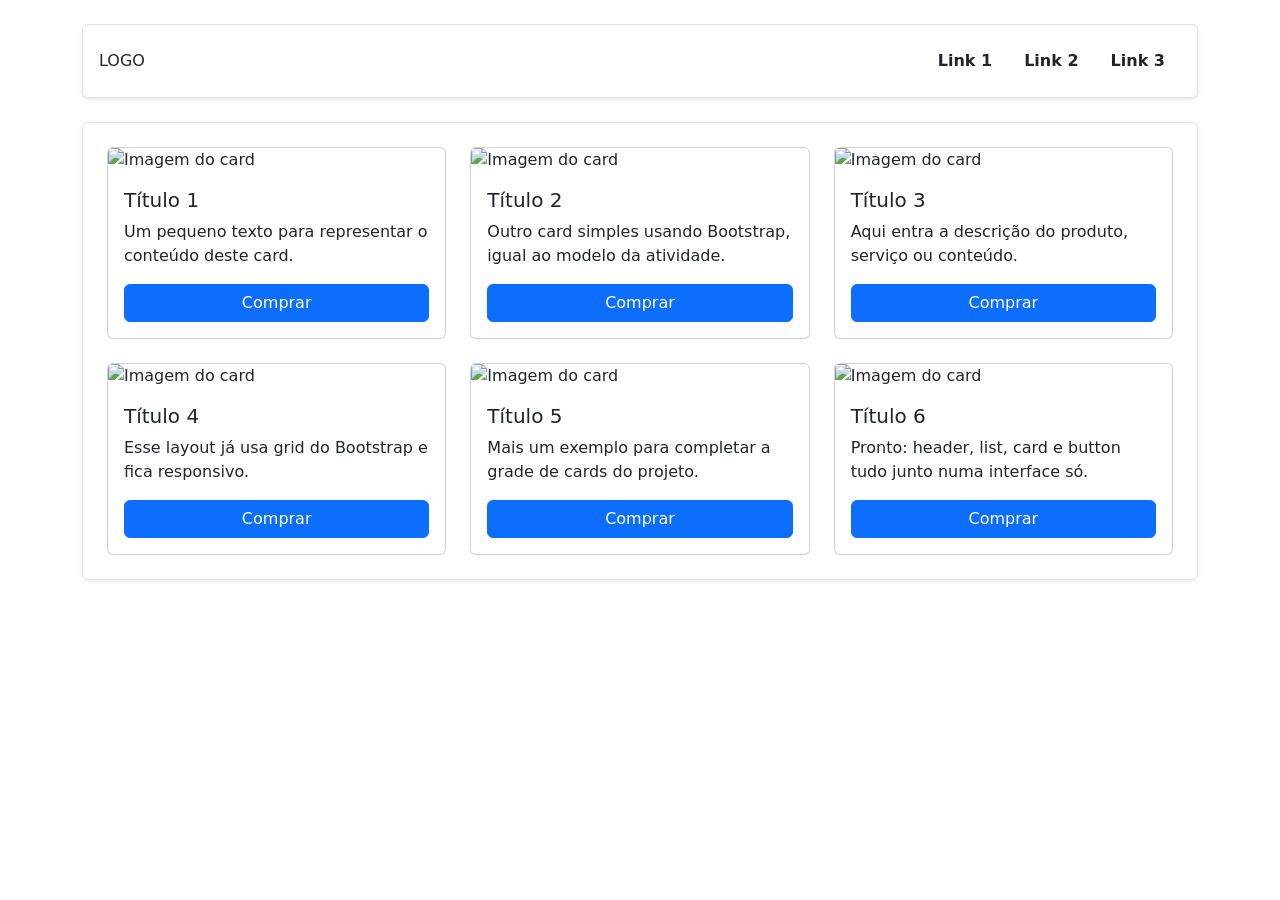
==== src/blogmusical/index.html @ af02ea08 "Add files via upload" ====
<!DOCTYPE html>
<html lang="pt-BR">
<head>
  <meta charset="UTF-8">
  <meta name="viewport" content="width=device-width, initial-scale=1.0">
  <title>Mini Projeto Bootstrap</title>
  <link rel="stylesheet" href="https://cdn.jsdelivr.net/npm/bootstrap@5.3.3/dist/css/bootstrap.min.css">
  <link rel="stylesheet" href="style.css">
</head>
<body>

  <div class="container py-4">

    <!-- Header -->
    <header class="bg-white shadow-sm rounded p-3 mb-4 border">
      <div class="d-flex justify-content-between align-items-center flex-wrap gap-3">
        <div class="logo-box">LOGO</div>

        <!-- List -->
        <ul class="nav">
          <li class="nav-item">
            <a class="nav-link text-dark fw-semibold" href="#">Link 1</a>
          </li>
          <li class="nav-item">
            <a class="nav-link text-dark fw-semibold" href="#">Link 2</a>
          </li>
          <li class="nav-item">
            <a class="nav-link text-dark fw-semibold" href="#">Link 3</a>
          </li>
        </ul>
      </div>
    </header>

    <!-- Área dos Cards -->
    <main class="bg-white shadow-sm rounded p-4 border">
      <div class="row g-4">

        <!-- Card 1 -->
        <div class="col-md-6 col-lg-4">
          <div class="card h-100 custom-card">
            <img src="https://picsum.photos/300/180?random=1" class="card-img-top" alt="Imagem do card">
            <div class="card-body">
              <h5 class="card-title">Título 1</h5>
              <p class="card-text">Um pequeno texto para representar o conteúdo deste card.</p>
              <button class="btn btn-primary w-100">Comprar</button>
            </div>
          </div>
        </div>

        <!-- Card 2 -->
        <div class="col-md-6 col-lg-4">
          <div class="card h-100 custom-card">
            <img src="https://picsum.photos/300/180?random=2" class="card-img-top" alt="Imagem do card">
            <div class="card-body">
              <h5 class="card-title">Título 2</h5>
              <p class="card-text">Outro card simples usando Bootstrap, igual ao modelo da atividade.</p>
              <button class="btn btn-primary w-100">Comprar</button>
            </div>
          </div>
        </div>

        <!-- Card 3 -->
        <div class="col-md-6 col-lg-4">
          <div class="card h-100 custom-card">
            <img src="https://picsum.photos/300/180?random=3" class="card-img-top" alt="Imagem do card">
            <div class="card-body">
              <h5 class="card-title">Título 3</h5>
              <p class="card-text">Aqui entra a descrição do produto, serviço ou conteúdo.</p>
              <button class="btn btn-primary w-100">Comprar</button>
            </div>
          </div>
        </div>

        <!-- Card 4 -->
        <div class="col-md-6 col-lg-4">
          <div class="card h-100 custom-card">
            <img src="https://picsum.photos/300/180?random=4" class="card-img-top" alt="Imagem do card">
            <div class="card-body">
              <h5 class="card-title">Título 4</h5>
              <p class="card-text">Esse layout já usa grid do Bootstrap e fica responsivo.</p>
              <button class="btn btn-primary w-100">Comprar</button>
            </div>
          </div>
        </div>

        <!-- Card 5 -->
        <div class="col-md-6 col-lg-4">
          <div class="card h-100 custom-card">
            <img src="https://picsum.photos/300/180?random=5" class="card-img-top" alt="Imagem do card">
            <div class="card-body">
              <h5 class="card-title">Título 5</h5>
              <p class="card-text">Mais um exemplo para completar a grade de cards do projeto.</p>
              <button class="btn btn-primary w-100">Comprar</button>
            </div>
          </div>
        </div>

        <!-- Card 6 -->
        <div class="col-md-6 col-lg-4">
          <div class="card h-100 custom-card">
            <img src="https://picsum.photos/300/180?random=6" class="card-img-top" alt="Imagem do card">
            <div class="card-body">
              <h5 class="card-title">Título 6</h5>
              <p class="card-text">Pronto: header, list, card e button tudo junto numa interface só.</p>
              <button class="btn btn-primary w-100">Comprar</button>
            </div>
          </div>
        </div>

      </div>
    </main>

  </div>

  <script src="https://cdn.jsdelivr.net/npm/bootstrap@5.3.3/dist/js/bootstrap.bundle.min.js"></script>
</body>
</html>
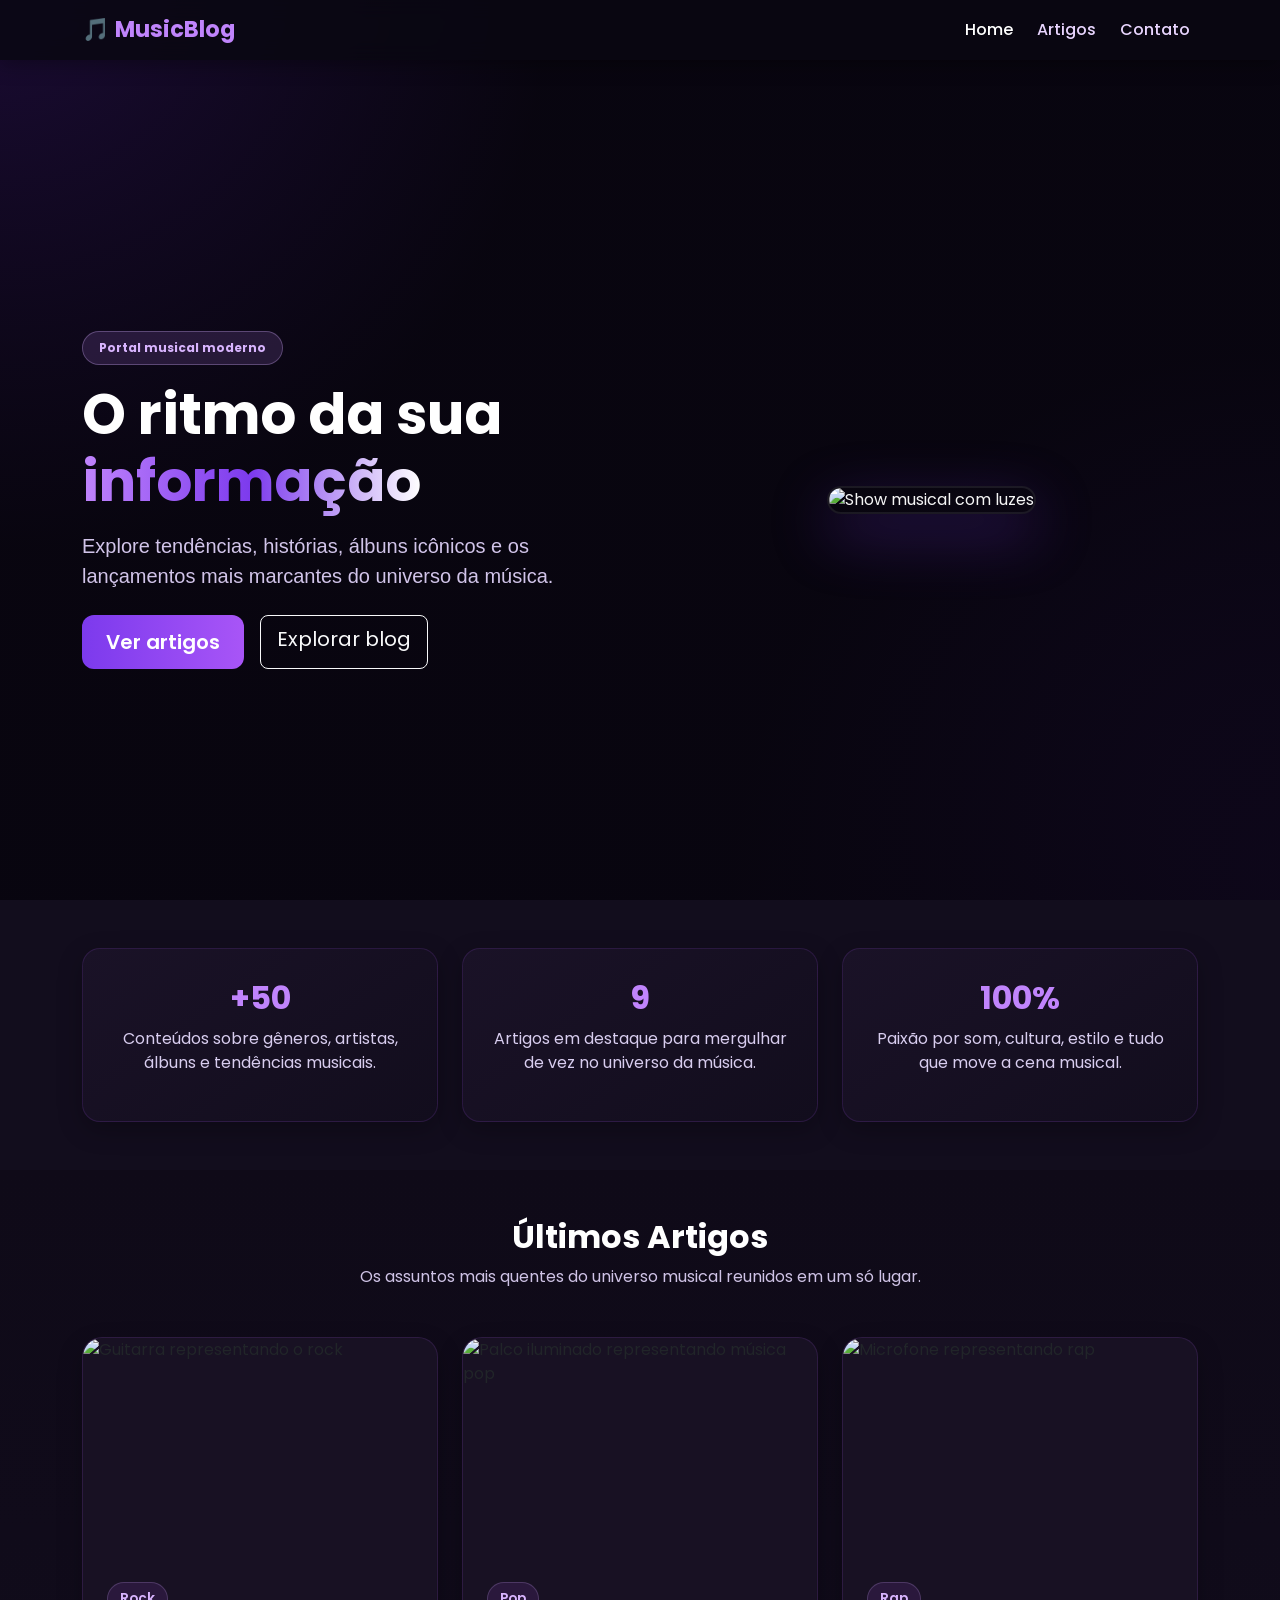
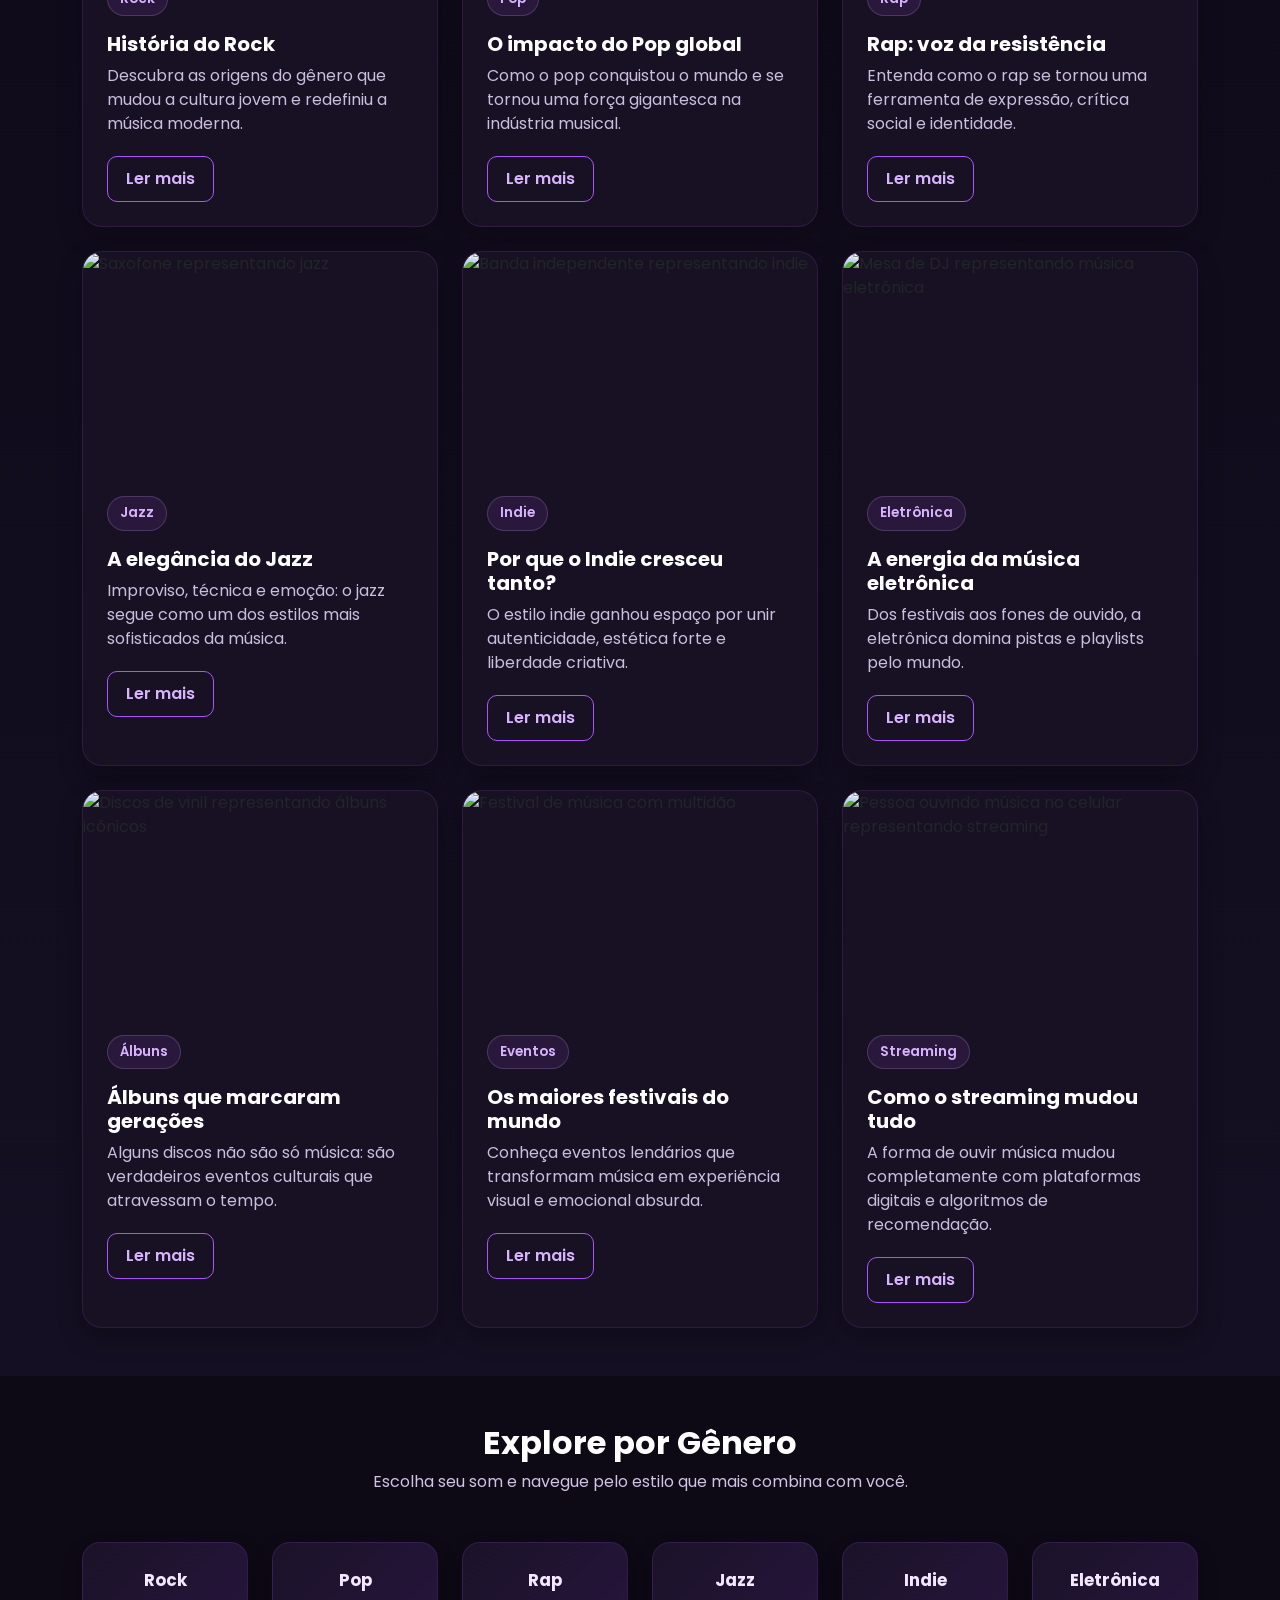
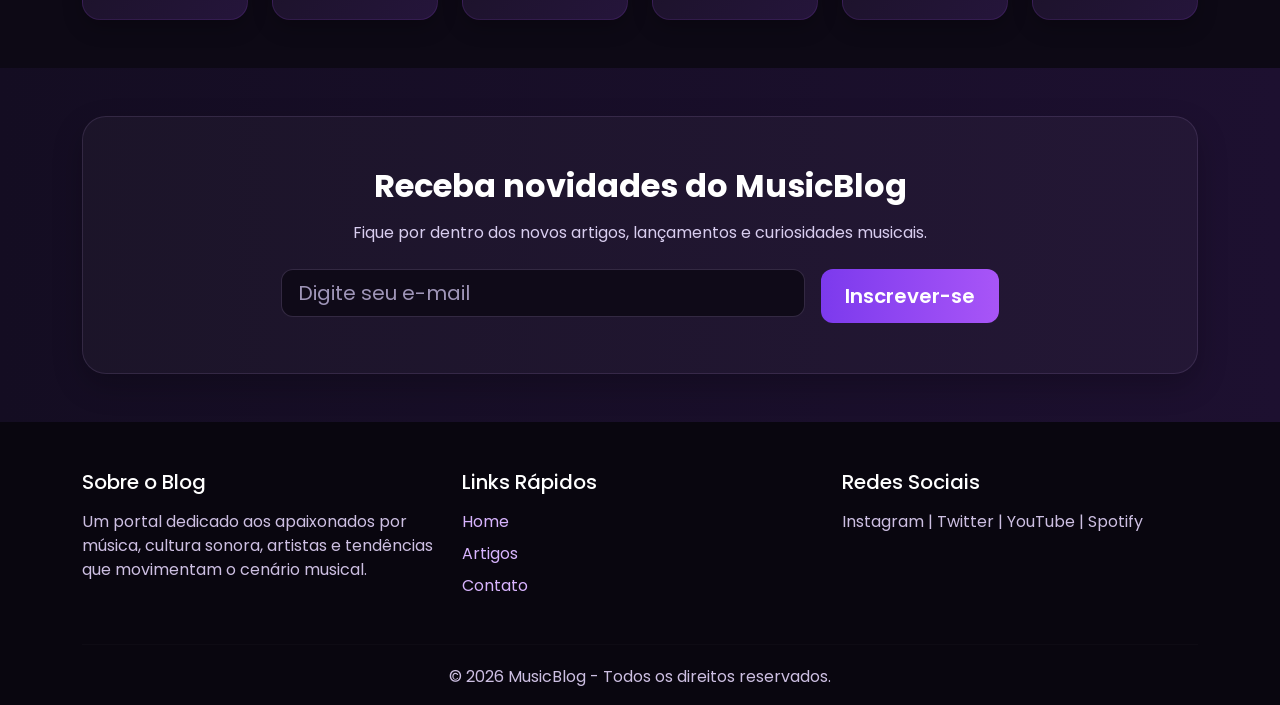
==== commit 9f0afb9c: "Add files via upload" ====
--- a/src/blogmusical/index.html
+++ b/src/blogmusical/index.html
@@ -1,117 +1,316 @@
 <!DOCTYPE html>
-<html lang="pt-BR">
+<html lang="pt-br">
 <head>
   <meta charset="UTF-8">
   <meta name="viewport" content="width=device-width, initial-scale=1.0">
-  <title>Mini Projeto Bootstrap</title>
-  <link rel="stylesheet" href="https://cdn.jsdelivr.net/npm/bootstrap@5.3.3/dist/css/bootstrap.min.css">
-  <link rel="stylesheet" href="style.css">
+  <title>MusicBlog - Home</title>
+  <link rel="preconnect" href="https://fonts.googleapis.com">
+  <link rel="preconnect" href="https://fonts.gstatic.com" crossorigin>
+  <link href="https://fonts.googleapis.com/css2?family=Poppins:wght@300;400;500;600;700;800&display=swap" rel="stylesheet">
+  <link href="https://cdn.jsdelivr.net/npm/bootstrap@5.3.0/dist/css/bootstrap.min.css" rel="stylesheet">
+  <link rel="stylesheet" href="css/style.css">
 </head>
 <body>
 
-  <div class="container py-4">
-
-    <!-- Header -->
-    <header class="bg-white shadow-sm rounded p-3 mb-4 border">
-      <div class="d-flex justify-content-between align-items-center flex-wrap gap-3">
-        <div class="logo-box">LOGO</div>
-
-        <!-- List -->
-        <ul class="nav">
-          <li class="nav-item">
-            <a class="nav-link text-dark fw-semibold" href="#">Link 1</a>
-          </li>
-          <li class="nav-item">
-            <a class="nav-link text-dark fw-semibold" href="#">Link 2</a>
-          </li>
-          <li class="nav-item">
-            <a class="nav-link text-dark fw-semibold" href="#">Link 3</a>
-          </li>
+  <!-- NAVBAR -->
+  <nav class="navbar navbar-expand-lg navbar-dark fixed-top custom-navbar">
+    <div class="container">
+      <a class="navbar-brand fw-bold" href="index.html">🎵 MusicBlog</a>
+      <button class="navbar-toggler" type="button" data-bs-toggle="collapse" data-bs-target="#navbarNav">
+        <span class="navbar-toggler-icon"></span>
+      </button>
+
+      <div class="collapse navbar-collapse" id="navbarNav">
+        <ul class="navbar-nav ms-auto align-items-lg-center gap-lg-2">
+          <li class="nav-item"><a class="nav-link active" href="index.html">Home</a></li>
+          <li class="nav-item"><a class="nav-link" href="artigo.html">Artigos</a></li>
+          <li class="nav-item"><a class="nav-link" href="contato.html">Contato</a></li>
         </ul>
       </div>
-    </header>
-
-    <!-- Área dos Cards -->
-    <main class="bg-white shadow-sm rounded p-4 border">
+    </div>
+  </nav>
+
+  <!-- HERO -->
+  <header class="hero-section">
+    <div class="container">
+      <div class="row align-items-center g-5">
+        <div class="col-lg-6">
+          <span class="badge hero-badge mb-3">Portal musical moderno</span>
+          <h1 class="display-4 fw-bold mb-3">
+            O ritmo da sua <span class="text-gradient">informação</span>
+          </h1>
+          <p class="lead mb-4">
+            Explore tendências, histórias, álbuns icônicos e os lançamentos mais marcantes do universo da música.
+          </p>
+          <div class="d-flex flex-wrap gap-3">
+            <a href="#artigos" class="btn btn-main btn-lg">Ver artigos</a>
+            <a href="artigo.html" class="btn btn-outline-light btn-lg">Explorar blog</a>
+          </div>
+        </div>
+
+        <div class="col-lg-6 text-center">
+          <img
+            src="https://images.unsplash.com/photo-1493225457124-a3eb161ffa5f?auto=format&fit=crop&w=1200&q=80"
+            alt="Show musical com luzes"
+            class="img-fluid hero-img">
+        </div>
+      </div>
+    </div>
+  </header>
+
+  <!-- DESTAQUES -->
+  <section class="py-5 section-dark">
+    <div class="container">
+      <div class="row g-4 text-center">
+        <div class="col-md-4">
+          <div class="info-box">
+            <h3>+50</h3>
+            <p>Conteúdos sobre gêneros, artistas, álbuns e tendências musicais.</p>
+          </div>
+        </div>
+        <div class="col-md-4">
+          <div class="info-box">
+            <h3>9</h3>
+            <p>Artigos em destaque para mergulhar de vez no universo da música.</p>
+          </div>
+        </div>
+        <div class="col-md-4">
+          <div class="info-box">
+            <h3>100%</h3>
+            <p>Paixão por som, cultura, estilo e tudo que move a cena musical.</p>
+          </div>
+        </div>
+      </div>
+    </div>
+  </section>
+
+  <!-- ARTIGOS -->
+  <section id="artigos" class="py-5 articles-section">
+    <div class="container">
+      <div class="section-title text-center mb-5">
+        <h2>Últimos Artigos</h2>
+        <p>Os assuntos mais quentes do universo musical reunidos em um só lugar.</p>
+      </div>
+
       <div class="row g-4">
 
-        <!-- Card 1 -->
-        <div class="col-md-6 col-lg-4">
-          <div class="card h-100 custom-card">
-            <img src="https://picsum.photos/300/180?random=1" class="card-img-top" alt="Imagem do card">
-            <div class="card-body">
-              <h5 class="card-title">Título 1</h5>
-              <p class="card-text">Um pequeno texto para representar o conteúdo deste card.</p>
-              <button class="btn btn-primary w-100">Comprar</button>
-            </div>
-          </div>
-        </div>
-
-        <!-- Card 2 -->
-        <div class="col-md-6 col-lg-4">
-          <div class="card h-100 custom-card">
-            <img src="https://picsum.photos/300/180?random=2" class="card-img-top" alt="Imagem do card">
-            <div class="card-body">
-              <h5 class="card-title">Título 2</h5>
-              <p class="card-text">Outro card simples usando Bootstrap, igual ao modelo da atividade.</p>
-              <button class="btn btn-primary w-100">Comprar</button>
-            </div>
-          </div>
-        </div>
-
-        <!-- Card 3 -->
-        <div class="col-md-6 col-lg-4">
-          <div class="card h-100 custom-card">
-            <img src="https://picsum.photos/300/180?random=3" class="card-img-top" alt="Imagem do card">
-            <div class="card-body">
-              <h5 class="card-title">Título 3</h5>
-              <p class="card-text">Aqui entra a descrição do produto, serviço ou conteúdo.</p>
-              <button class="btn btn-primary w-100">Comprar</button>
-            </div>
-          </div>
-        </div>
-
-        <!-- Card 4 -->
-        <div class="col-md-6 col-lg-4">
-          <div class="card h-100 custom-card">
-            <img src="https://picsum.photos/300/180?random=4" class="card-img-top" alt="Imagem do card">
-            <div class="card-body">
-              <h5 class="card-title">Título 4</h5>
-              <p class="card-text">Esse layout já usa grid do Bootstrap e fica responsivo.</p>
-              <button class="btn btn-primary w-100">Comprar</button>
-            </div>
-          </div>
-        </div>
-
-        <!-- Card 5 -->
-        <div class="col-md-6 col-lg-4">
-          <div class="card h-100 custom-card">
-            <img src="https://picsum.photos/300/180?random=5" class="card-img-top" alt="Imagem do card">
-            <div class="card-body">
-              <h5 class="card-title">Título 5</h5>
-              <p class="card-text">Mais um exemplo para completar a grade de cards do projeto.</p>
-              <button class="btn btn-primary w-100">Comprar</button>
-            </div>
-          </div>
-        </div>
-
-        <!-- Card 6 -->
-        <div class="col-md-6 col-lg-4">
-          <div class="card h-100 custom-card">
-            <img src="https://picsum.photos/300/180?random=6" class="card-img-top" alt="Imagem do card">
-            <div class="card-body">
-              <h5 class="card-title">Título 6</h5>
-              <p class="card-text">Pronto: header, list, card e button tudo junto numa interface só.</p>
-              <button class="btn btn-primary w-100">Comprar</button>
-            </div>
-          </div>
-        </div>
-
-      </div>
-    </main>
-
-  </div>
-
-  <script src="https://cdn.jsdelivr.net/npm/bootstrap@5.3.3/dist/js/bootstrap.bundle.min.js"></script>
+        <div class="col-md-6 col-lg-4">
+          <div class="card article-card h-100">
+            <img
+              src="https://images.unsplash.com/photo-1498038432885-c6f3f1b912ee?auto=format&fit=crop&w=1200&q=80"
+              class="card-img-top"
+              alt="Guitarra representando o rock">
+            <div class="card-body">
+              <span class="article-tag">Rock</span>
+              <h5 class="card-title mt-3">História do Rock</h5>
+              <p class="card-text">Descubra as origens do gênero que mudou a cultura jovem e redefiniu a música moderna.</p>
+              <a href="artigo.html" class="btn btn-card">Ler mais</a>
+            </div>
+          </div>
+        </div>
+
+        <div class="col-md-6 col-lg-4">
+          <div class="card article-card h-100">
+            <img
+              src="https://images.unsplash.com/photo-1501386761578-eac5c94b800a?auto=format&fit=crop&w=1200&q=80"
+              class="card-img-top"
+              alt="Palco iluminado representando música pop">
+            <div class="card-body">
+              <span class="article-tag">Pop</span>
+              <h5 class="card-title mt-3">O impacto do Pop global</h5>
+              <p class="card-text">Como o pop conquistou o mundo e se tornou uma força gigantesca na indústria musical.</p>
+              <a href="artigo.html" class="btn btn-card">Ler mais</a>
+            </div>
+          </div>
+        </div>
+
+        <div class="col-md-6 col-lg-4">
+          <div class="card article-card h-100">
+            <img
+              src="https://images.unsplash.com/photo-1511379938547-c1f69419868d?auto=format&fit=crop&w=1200&q=80"
+              class="card-img-top"
+              alt="Microfone representando rap">
+            <div class="card-body">
+              <span class="article-tag">Rap</span>
+              <h5 class="card-title mt-3">Rap: voz da resistência</h5>
+              <p class="card-text">Entenda como o rap se tornou uma ferramenta de expressão, crítica social e identidade.</p>
+              <a href="artigo.html" class="btn btn-card">Ler mais</a>
+            </div>
+          </div>
+        </div>
+
+        <div class="col-md-6 col-lg-4">
+          <div class="card article-card h-100">
+            <img
+              src="https://images.unsplash.com/photo-1514320291840-2e0a9bf2a9ae?auto=format&fit=crop&w=1200&q=80"
+              class="card-img-top"
+              alt="Saxofone representando jazz">
+            <div class="card-body">
+              <span class="article-tag">Jazz</span>
+              <h5 class="card-title mt-3">A elegância do Jazz</h5>
+              <p class="card-text">Improviso, técnica e emoção: o jazz segue como um dos estilos mais sofisticados da música.</p>
+              <a href="artigo.html" class="btn btn-card">Ler mais</a>
+            </div>
+          </div>
+        </div>
+
+        <div class="col-md-6 col-lg-4">
+          <div class="card article-card h-100">
+            <img
+              src="https://images.unsplash.com/photo-1516280440614-37939bbacd81?auto=format&fit=crop&w=1200&q=80"
+              class="card-img-top"
+              alt="Banda independente representando indie">
+            <div class="card-body">
+              <span class="article-tag">Indie</span>
+              <h5 class="card-title mt-3">Por que o Indie cresceu tanto?</h5>
+              <p class="card-text">O estilo indie ganhou espaço por unir autenticidade, estética forte e liberdade criativa.</p>
+              <a href="artigo.html" class="btn btn-card">Ler mais</a>
+            </div>
+          </div>
+        </div>
+
+        <div class="col-md-6 col-lg-4">
+          <div class="card article-card h-100">
+            <img
+  src="https://images.unsplash.com/photo-1470229722913-7c0e2dbbafd3?auto=format&fit=crop&w=1200&q=80"
+  class="card-img-top"
+  alt="Mesa de DJ representando música eletrônica">
+            <div class="card-body">
+              <span class="article-tag">Eletrônica</span>
+              <h5 class="card-title mt-3">A energia da música eletrônica</h5>
+              <p class="card-text">Dos festivais aos fones de ouvido, a eletrônica domina pistas e playlists pelo mundo.</p>
+              <a href="artigo.html" class="btn btn-card">Ler mais</a>
+            </div>
+          </div>
+        </div>
+
+        <div class="col-md-6 col-lg-4">
+          <div class="card article-card h-100">
+            <img
+              src="https://images.unsplash.com/photo-1485579149621-3123dd979885?auto=format&fit=crop&w=1200&q=80"
+              class="card-img-top"
+              alt="Discos de vinil representando álbuns icônicos">
+            <div class="card-body">
+              <span class="article-tag">Álbuns</span>
+              <h5 class="card-title mt-3">Álbuns que marcaram gerações</h5>
+              <p class="card-text">Alguns discos não são só música: são verdadeiros eventos culturais que atravessam o tempo.</p>
+              <a href="artigo.html" class="btn btn-card">Ler mais</a>
+            </div>
+          </div>
+        </div>
+
+        <div class="col-md-6 col-lg-4">
+          <div class="card article-card h-100">
+            <img
+              src="https://images.unsplash.com/photo-1506157786151-b8491531f063?auto=format&fit=crop&w=1200&q=80"
+              class="card-img-top"
+              alt="Festival de música com multidão">
+            <div class="card-body">
+              <span class="article-tag">Eventos</span>
+              <h5 class="card-title mt-3">Os maiores festivais do mundo</h5>
+              <p class="card-text">Conheça eventos lendários que transformam música em experiência visual e emocional absurda.</p>
+              <a href="artigo.html" class="btn btn-card">Ler mais</a>
+            </div>
+          </div>
+        </div>
+
+        <div class="col-md-6 col-lg-4">
+          <div class="card article-card h-100">
+            <img
+              src="https://images.unsplash.com/photo-1511671782779-c97d3d27a1d4?auto=format&fit=crop&w=1200&q=80"
+              class="card-img-top"
+              alt="Pessoa ouvindo música no celular representando streaming">
+            <div class="card-body">
+              <span class="article-tag">Streaming</span>
+              <h5 class="card-title mt-3">Como o streaming mudou tudo</h5>
+              <p class="card-text">A forma de ouvir música mudou completamente com plataformas digitais e algoritmos de recomendação.</p>
+              <a href="artigo.html" class="btn btn-card">Ler mais</a>
+            </div>
+          </div>
+        </div>
+
+      </div>
+    </div>
+  </section>
+
+  <!-- GÊNEROS -->
+  <section class="genres-section py-5">
+    <div class="container">
+      <div class="section-title text-center mb-5">
+        <h2>Explore por Gênero</h2>
+        <p>Escolha seu som e navegue pelo estilo que mais combina com você.</p>
+      </div>
+
+      <div class="row g-4 text-center">
+        <div class="col-md-2 col-6">
+          <div class="genre-box">Rock</div>
+        </div>
+        <div class="col-md-2 col-6">
+          <div class="genre-box">Pop</div>
+        </div>
+        <div class="col-md-2 col-6">
+          <div class="genre-box">Rap</div>
+        </div>
+        <div class="col-md-2 col-6">
+          <div class="genre-box">Jazz</div>
+        </div>
+        <div class="col-md-2 col-6">
+          <div class="genre-box">Indie</div>
+        </div>
+        <div class="col-md-2 col-6">
+          <div class="genre-box">Eletrônica</div>
+        </div>
+      </div>
+    </div>
+  </section>
+
+  <!-- NEWSLETTER -->
+  <section class="newsletter-section py-5">
+    <div class="container">
+      <div class="newsletter-box text-center">
+        <h2 class="mb-3">Receba novidades do MusicBlog</h2>
+        <p class="mb-4">Fique por dentro dos novos artigos, lançamentos e curiosidades musicais.</p>
+        <form class="row justify-content-center g-3">
+          <div class="col-md-6">
+            <input type="email" class="form-control form-control-lg" placeholder="Digite seu e-mail">
+          </div>
+          <div class="col-md-auto">
+            <button class="btn btn-main btn-lg" type="submit">Inscrever-se</button>
+          </div>
+        </form>
+      </div>
+    </div>
+  </section>
+
+  <!-- FOOTER -->
+  <footer class="footer-custom pt-5 pb-3">
+    <div class="container">
+      <div class="row g-4">
+        <div class="col-md-4">
+          <h5>Sobre o Blog</h5>
+          <p>Um portal dedicado aos apaixonados por música, cultura sonora, artistas e tendências que movimentam o cenário musical.</p>
+        </div>
+
+        <div class="col-md-4">
+          <h5>Links Rápidos</h5>
+          <ul class="list-unstyled footer-links">
+            <li><a href="index.html">Home</a></li>
+            <li><a href="artigo.html">Artigos</a></li>
+            <li><a href="contato.html">Contato</a></li>
+          </ul>
+        </div>
+
+        <div class="col-md-4">
+          <h5>Redes Sociais</h5>
+          <p>Instagram | Twitter | YouTube | Spotify</p>
+        </div>
+      </div>
+
+      <hr class="footer-line">
+      <p class="text-center mb-0">© 2026 MusicBlog - Todos os direitos reservados.</p>
+    </div>
+  </footer>
+
+  <script src="https://cdn.jsdelivr.net/npm/bootstrap@5.3.0/dist/js/bootstrap.bundle.min.js"></script>
 </body>
 </html>
--- a/src/blogmusical/css/style.css
+++ b/src/blogmusical/css/style.css
@@ -0,0 +1,484 @@
+* {
+  margin: 0;
+  padding: 0;
+  box-sizing: border-box;
+}
+
+html {
+  scroll-behavior: smooth;
+}
+
+body {
+  font-family: 'Poppins', sans-serif;
+  background: #0b0713;
+  color: #f5f5f5;
+}
+
+a {
+  text-decoration: none;
+}
+
+/* NAVBAR */
+.custom-navbar {
+  background: rgba(10, 8, 18, 0.85);
+  backdrop-filter: blur(10px);
+  box-shadow: 0 4px 20px rgba(0, 0, 0, 0.35);
+}
+
+.navbar-brand {
+  font-size: 1.4rem;
+  color: #c084fc !important;
+}
+
+.nav-link {
+  color: #e9d5ff !important;
+  transition: 0.3s;
+  font-weight: 500;
+}
+
+.nav-link:hover,
+.nav-link.active {
+  color: #ffffff !important;
+}
+
+/* HERO */
+.hero-section {
+  min-height: 100vh;
+  display: flex;
+  align-items: center;
+  background:
+    linear-gradient(rgba(8, 5, 15, 0.82), rgba(8, 5, 15, 0.92)),
+    radial-gradient(circle at top left, #6d28d9 0%, transparent 35%),
+    radial-gradient(circle at bottom right, #4c1d95 0%, transparent 35%),
+    #0b0713;
+  padding-top: 100px;
+}
+
+.hero-badge {
+  background: rgba(192, 132, 252, 0.15);
+  color: #d8b4fe;
+  border: 1px solid rgba(216, 180, 254, 0.3);
+  padding: 10px 16px;
+  border-radius: 999px;
+}
+
+.text-gradient {
+  background: linear-gradient(90deg, #c084fc, #7c3aed, #ffffff);
+  -webkit-background-clip: text;
+  -webkit-text-fill-color: transparent;
+}
+
+.hero-section h1 {
+  color: #fff;
+}
+
+.hero-section p {
+  color: #d1c4e9;
+  max-width: 550px;
+}
+
+.hero-img {
+  border-radius: 24px;
+  box-shadow: 0 20px 60px rgba(124, 58, 237, 0.35);
+  border: 2px solid rgba(255, 255, 255, 0.08);
+}
+
+/* BOTÕES */
+.btn-main {
+  background: linear-gradient(90deg, #7c3aed, #a855f7);
+  border: none;
+  color: white;
+  font-weight: 600;
+  padding: 12px 24px;
+  border-radius: 12px;
+  transition: 0.3s ease;
+}
+
+.btn-main:hover {
+  transform: translateY(-2px);
+  box-shadow: 0 10px 25px rgba(168, 85, 247, 0.35);
+  color: white;
+}
+
+.btn-card {
+  background: transparent;
+  border: 1px solid #a855f7;
+  color: #d8b4fe;
+  border-radius: 10px;
+  padding: 10px 18px;
+  font-weight: 600;
+  transition: 0.3s;
+}
+
+.btn-card:hover {
+  background: #a855f7;
+  color: #fff;
+}
+
+/* SEÇÕES */
+.section-dark {
+  background: #120d1d;
+}
+
+.section-title h2 {
+  font-weight: 700;
+  color: #ffffff;
+}
+
+.section-title p {
+  color: #cfc3e6;
+}
+
+/* INFO BOX */
+.info-box {
+  background: linear-gradient(145deg, #1a1227, #120d1d);
+  padding: 30px 20px;
+  border-radius: 18px;
+  border: 1px solid rgba(168, 85, 247, 0.15);
+  box-shadow: 0 8px 25px rgba(0, 0, 0, 0.25);
+  height: 100%;
+}
+
+.info-box h3 {
+  color: #c084fc;
+  font-size: 2rem;
+  font-weight: 700;
+}
+
+.info-box p {
+  color: #d8cdef;
+  margin-top: 10px;
+}
+
+/* ARTIGOS */
+.articles-section {
+  background: linear-gradient(to bottom, #0f0a18, #140f22);
+}
+
+.article-card {
+  background: #181123;
+  border: 1px solid rgba(168, 85, 247, 0.14);
+  border-radius: 20px;
+  overflow: hidden;
+  transition: 0.35s ease;
+  box-shadow: 0 10px 25px rgba(0, 0, 0, 0.25);
+}
+
+.article-card:hover {
+  transform: translateY(-8px);
+  box-shadow: 0 18px 35px rgba(124, 58, 237, 0.2);
+}
+
+.article-card img {
+  height: 220px;
+  object-fit: cover;
+}
+
+.article-card .card-body {
+  padding: 24px;
+}
+
+.article-card .card-title {
+  color: #fff;
+  font-weight: 700;
+}
+
+.article-card .card-text {
+  color: #cabee0;
+  margin-bottom: 20px;
+}
+
+.article-tag {
+  display: inline-block;
+  background: rgba(168, 85, 247, 0.12);
+  color: #d8b4fe;
+  border: 1px solid rgba(216, 180, 254, 0.2);
+  padding: 6px 12px;
+  font-size: 0.85rem;
+  border-radius: 999px;
+  font-weight: 600;
+}
+
+/* GÊNEROS */
+.genres-section {
+  background: #0d0915;
+}
+
+.genre-box {
+  background: linear-gradient(135deg, #1b1228, #25153b);
+  color: #f3e8ff;
+  padding: 25px 10px;
+  border-radius: 18px;
+  font-weight: 700;
+  font-size: 1.05rem;
+  border: 1px solid rgba(168, 85, 247, 0.15);
+  transition: 0.3s;
+  box-shadow: 0 8px 20px rgba(0, 0, 0, 0.22);
+}
+
+.genre-box:hover {
+  transform: scale(1.05);
+  background: linear-gradient(135deg, #7c3aed, #581c87);
+}
+
+/* NEWSLETTER */
+.newsletter-section {
+  background: linear-gradient(to right, #140d22, #1d1030);
+}
+
+.newsletter-box {
+  background: rgba(255, 255, 255, 0.03);
+  border: 1px solid rgba(216, 180, 254, 0.12);
+  padding: 50px 25px;
+  border-radius: 24px;
+  box-shadow: 0 12px 30px rgba(0, 0, 0, 0.22);
+}
+
+.newsletter-box h2 {
+  color: #fff;
+  font-weight: 700;
+}
+
+.newsletter-box p {
+  color: #d8cdef;
+}
+
+.form-control {
+  background: #0f0a18;
+  border: 1px solid rgba(216, 180, 254, 0.18);
+  color: #fff;
+  border-radius: 12px;
+}
+
+.form-control::placeholder {
+  color: #9f95b8;
+}
+
+.form-control:focus {
+  background: #0f0a18;
+  color: #fff;
+  border-color: #a855f7;
+  box-shadow: 0 0 0 0.2rem rgba(168, 85, 247, 0.2);
+}
+
+/* FOOTER */
+.footer-custom {
+  background: #09060f;
+  color: #cdbfe2;
+}
+
+.footer-custom h5 {
+  color: #ffffff;
+  margin-bottom: 16px;
+}
+
+.footer-links li {
+  margin-bottom: 8px;
+}
+
+.footer-links a {
+  text-decoration: none;
+  color: #d8b4fe;
+  transition: 0.3s;
+}
+
+.footer-links a:hover {
+  color: #ffffff;
+}
+
+.footer-line {
+  border-color: rgba(255, 255, 255, 0.08);
+  margin: 30px 0 20px;
+}
+
+/* PÁGINAS INTERNAS */
+.page-banner {
+  padding: 140px 0 70px;
+  background:
+    linear-gradient(rgba(8, 5, 15, 0.82), rgba(8, 5, 15, 0.9)),
+    radial-gradient(circle at top left, #6d28d9 0%, transparent 35%),
+    radial-gradient(circle at bottom right, #4c1d95 0%, transparent 35%),
+    #0b0713;
+  text-align: center;
+}
+
+.page-banner h1 {
+  color: #fff;
+  font-size: 2.8rem;
+}
+
+.page-banner p {
+  color: #d1c4e9;
+  margin-top: 10px;
+}
+
+.page-title {
+  color: #fff;
+}
+
+/* CONTATO */
+.contact-card {
+  background: #181123;
+  border: 1px solid rgba(168, 85, 247, 0.15);
+  border-radius: 20px;
+  color: white;
+}
+
+.contact-info-box {
+  background: #181123;
+  border: 1px solid rgba(168, 85, 247, 0.15);
+  border-radius: 18px;
+  padding: 24px;
+  color: white;
+}
+
+.contact-info-box h4 {
+  color: #fff;
+  margin-bottom: 10px;
+}
+
+.contact-info-box p {
+  color: #d8cdef;
+  margin-bottom: 0;
+}
+
+.contact-img {
+  width: 100%;
+  border-radius: 20px;
+  box-shadow: 0 10px 25px rgba(124, 58, 237, 0.2);
+}
+
+.custom-input {
+  background: #0f0a18;
+  border: 1px solid rgba(216, 180, 254, 0.18);
+  color: #fff;
+  border-radius: 12px;
+}
+
+.custom-input::placeholder {
+  color: #9f95b8;
+}
+
+.custom-input:focus {
+  background: #0f0a18;
+  color: #fff;
+  border-color: #a855f7;
+  box-shadow: 0 0 0 0.2rem rgba(168, 85, 247, 0.2);
+}
+
+.btn-social {
+  border: 1px solid #a855f7;
+  color: #d8b4fe;
+  border-radius: 12px;
+  padding: 10px 16px;
+  background: transparent;
+  transition: 0.3s;
+}
+
+.btn-social:hover {
+  background: #a855f7;
+  color: #fff;
+}
+
+/* ARTIGO */
+.article-page-card {
+  background: #181123;
+  border: 1px solid rgba(168, 85, 247, 0.15);
+  border-radius: 22px;
+  padding: 35px;
+  color: #e9def7;
+  box-shadow: 0 10px 25px rgba(0, 0, 0, 0.22);
+}
+
+.article-page-card h1,
+.article-page-card h2 {
+  color: #fff;
+}
+
+.article-page-card p {
+  line-height: 1.8;
+  color: #d7ccea;
+}
+
+.article-meta {
+  color: #b9abc9;
+  margin-bottom: 25px;
+}
+
+.article-main-img {
+  width: 100%;
+  max-height: 450px;
+  object-fit: cover;
+  border-radius: 18px;
+}
+
+.custom-quote {
+  background: linear-gradient(135deg, rgba(124, 58, 237, 0.12), rgba(88, 28, 135, 0.2));
+  border-left: 4px solid #a855f7;
+  padding: 20px;
+  border-radius: 14px;
+  color: #f3e8ff;
+  font-style: italic;
+}
+
+.sidebar-card {
+  background: #181123;
+  border: 1px solid rgba(168, 85, 247, 0.15);
+  border-radius: 18px;
+  overflow: hidden;
+  color: white;
+}
+
+.sidebar-title {
+  background: #120d1d;
+  color: #fff;
+  padding: 16px 20px;
+  font-weight: 700;
+  border-bottom: 1px solid rgba(168, 85, 247, 0.15);
+}
+
+.custom-list .list-group-item {
+  background: transparent;
+  border-color: rgba(168, 85, 247, 0.08);
+  color: #d8cdef;
+  padding: 14px 18px;
+}
+
+.custom-list .list-group-item:hover {
+  background: rgba(168, 85, 247, 0.08);
+  color: #fff;
+}
+
+/* RESPONSIVO */
+@media (max-width: 991px) {
+  .hero-section {
+    text-align: center;
+    padding-top: 120px;
+    padding-bottom: 60px;
+  }
+
+  .hero-section p {
+    margin-left: auto;
+    margin-right: auto;
+  }
+}
+
+@media (max-width: 768px) {
+  .page-banner h1 {
+    font-size: 2.1rem;
+  }
+
+  .article-page-card {
+    padding: 24px;
+  }
+}
+
+@media (max-width: 576px) {
+  .hero-section h1 {
+    font-size: 2.2rem;
+  }
+
+  .article-card img {
+    height: 200px;
+  }
+}
